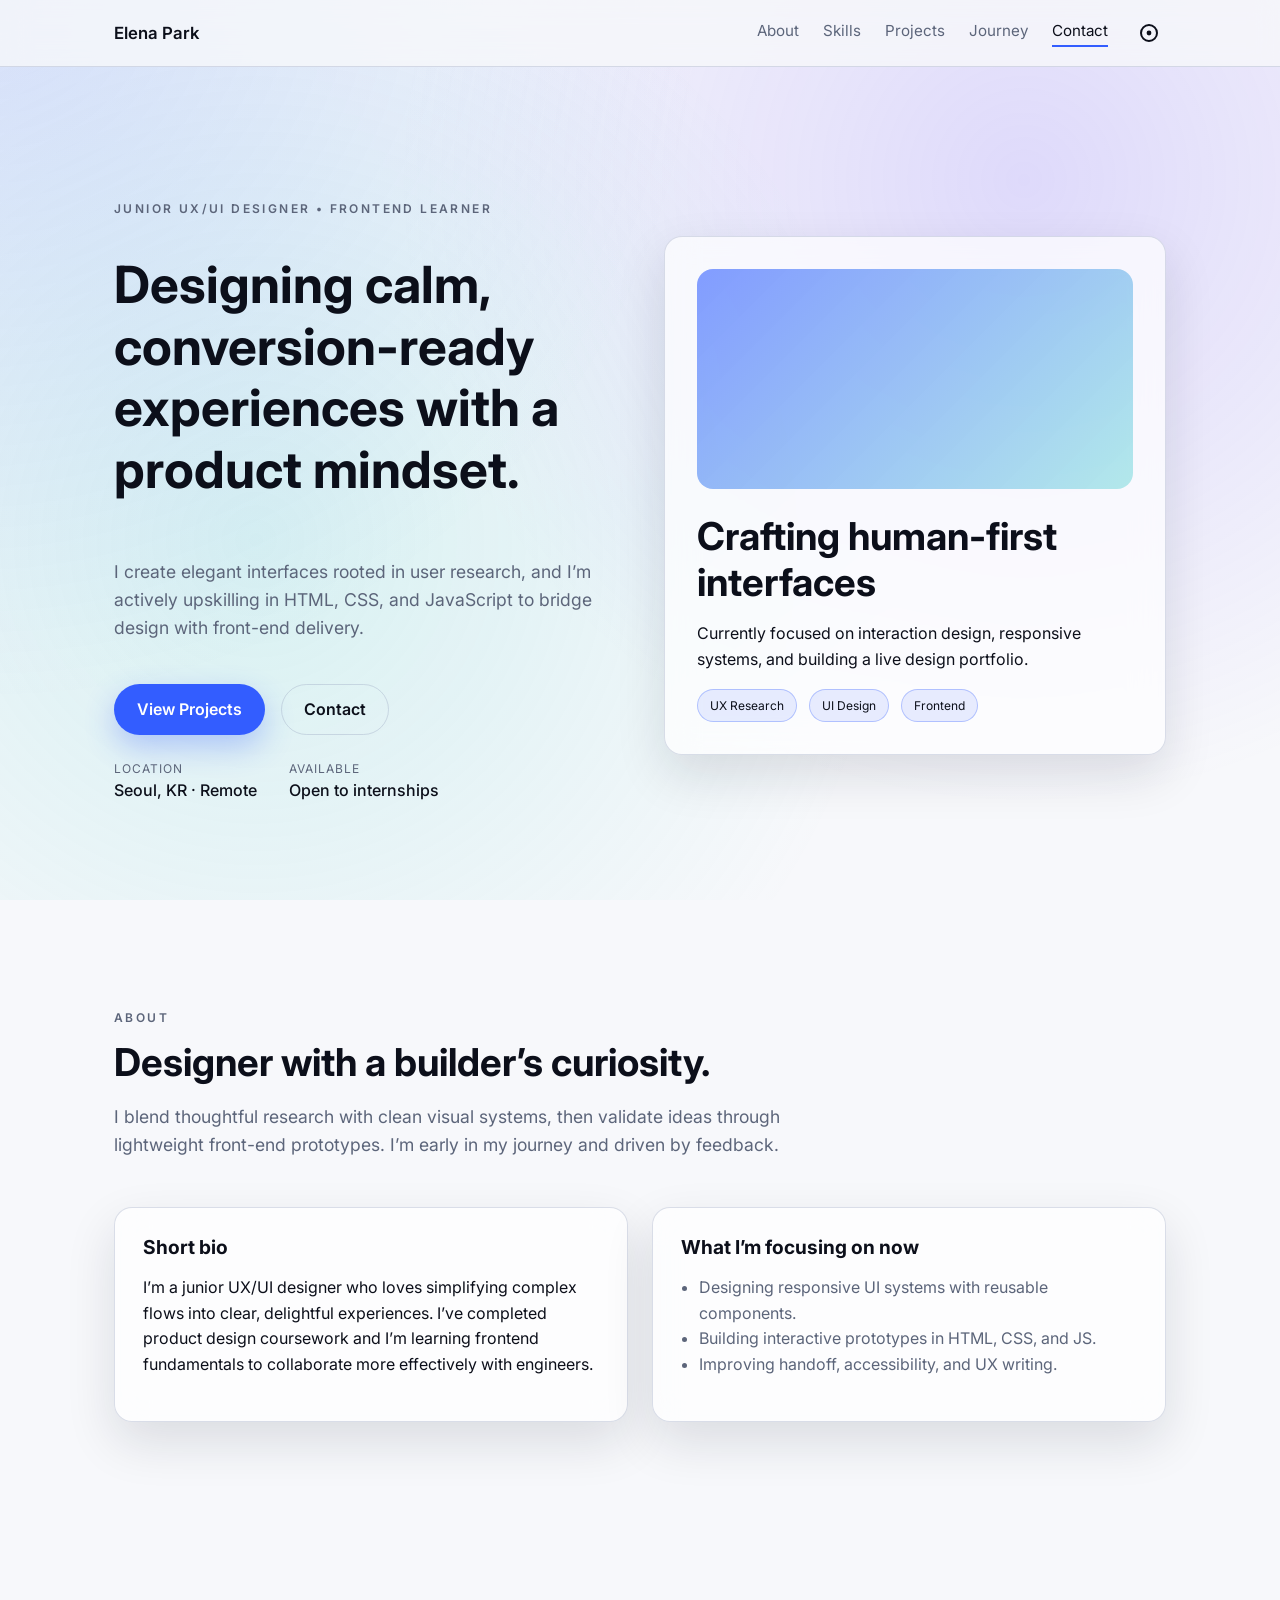
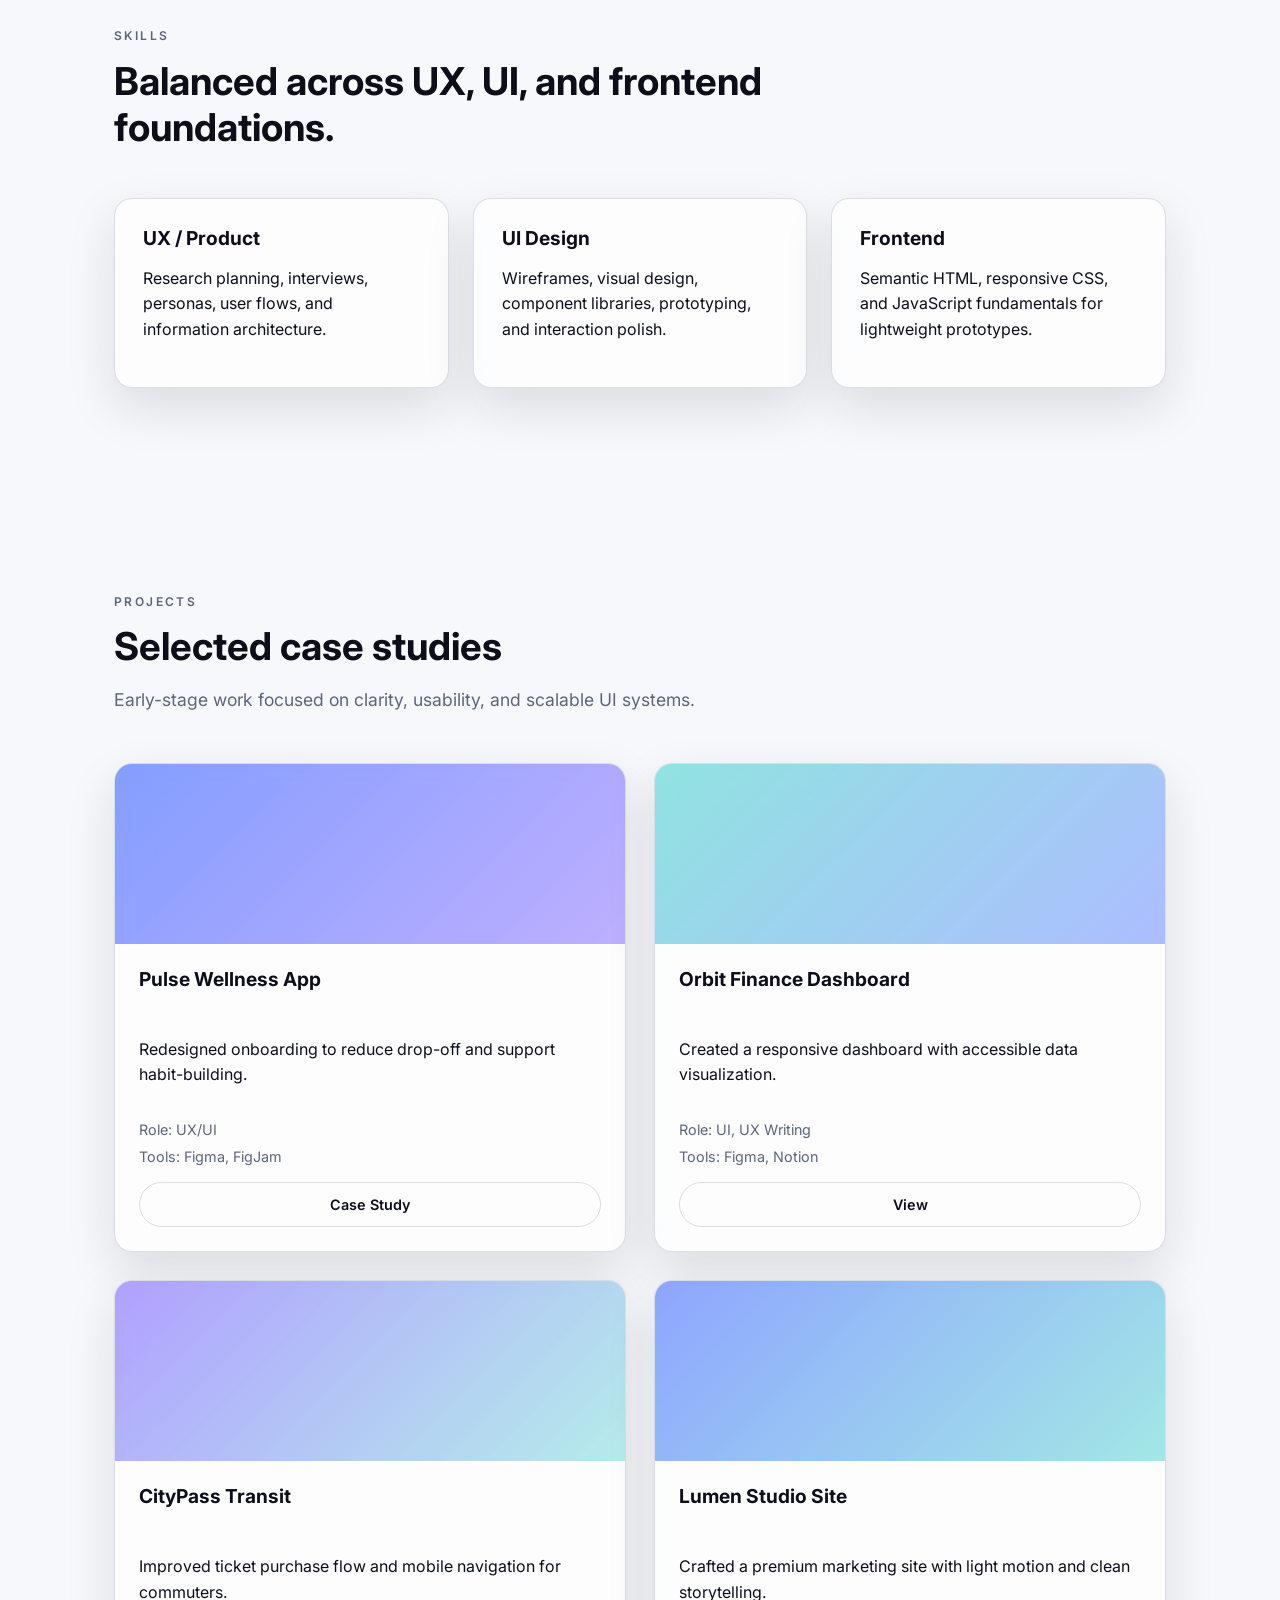
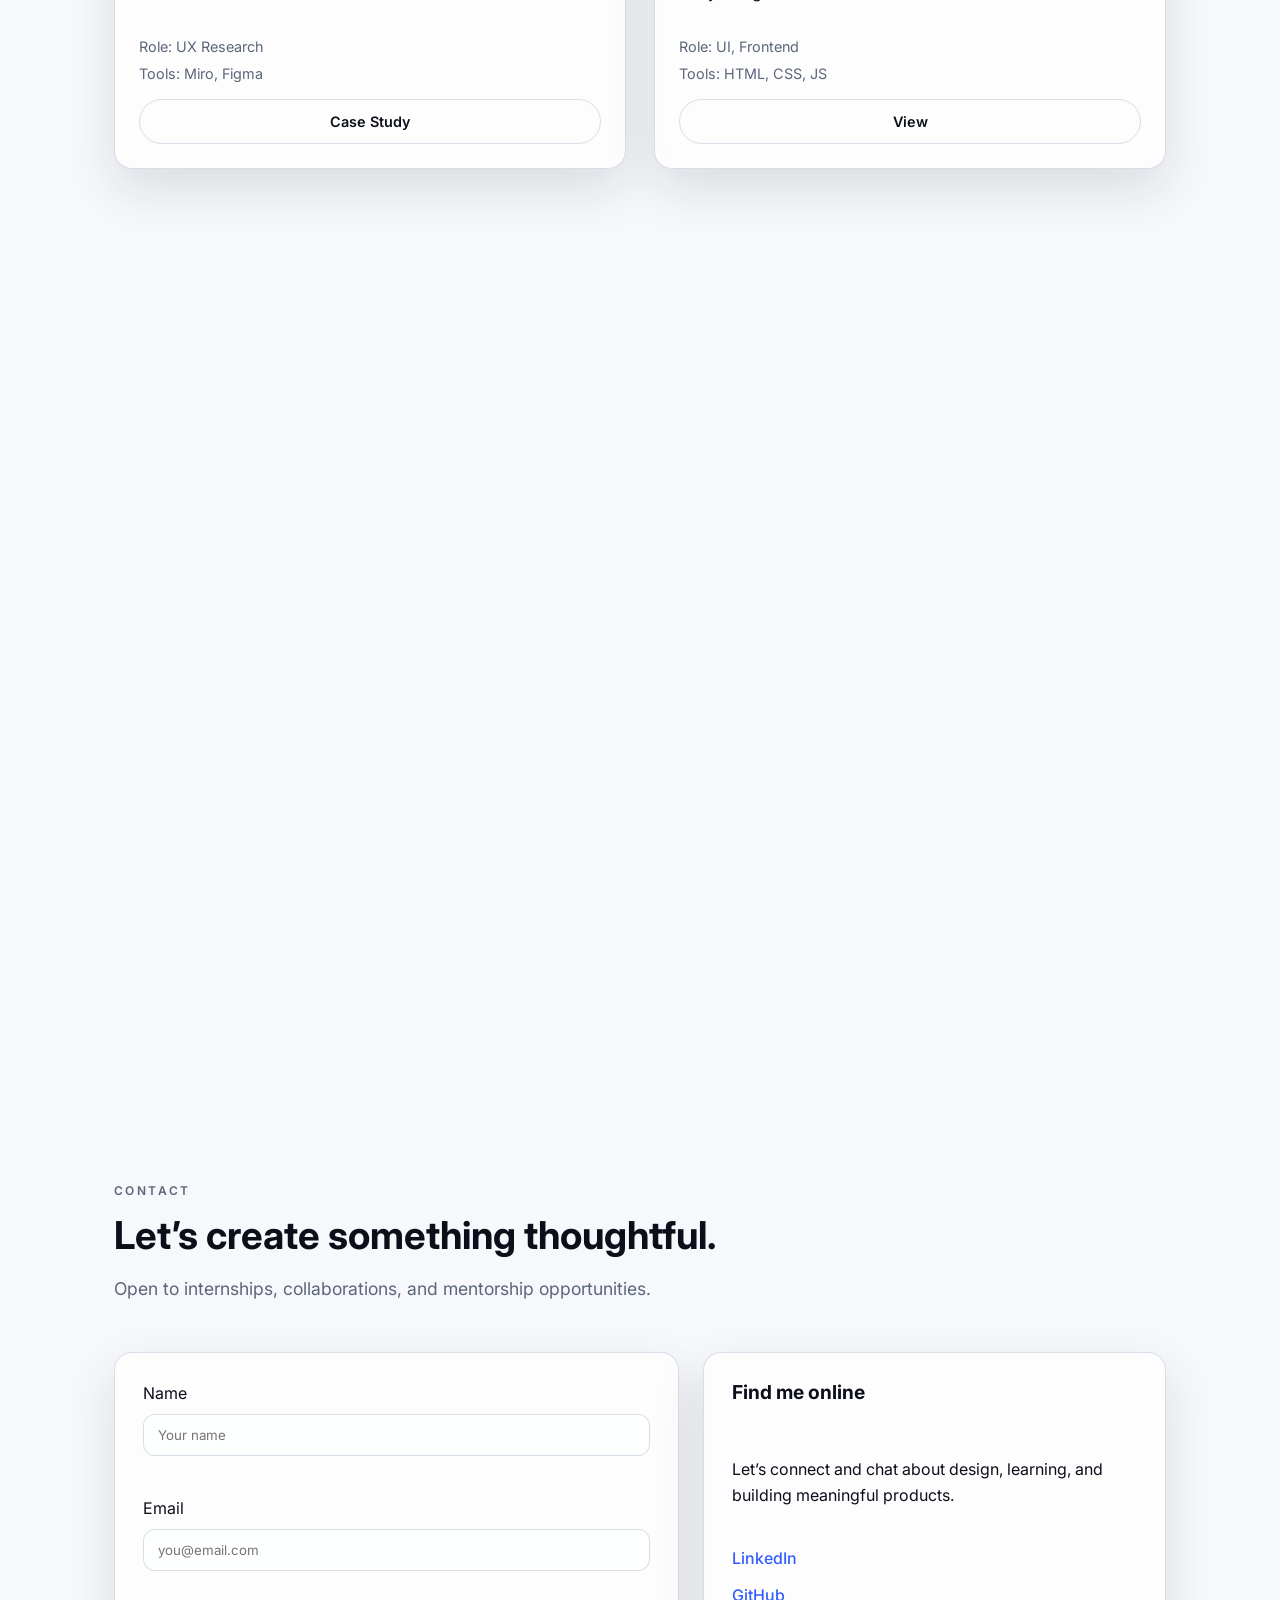
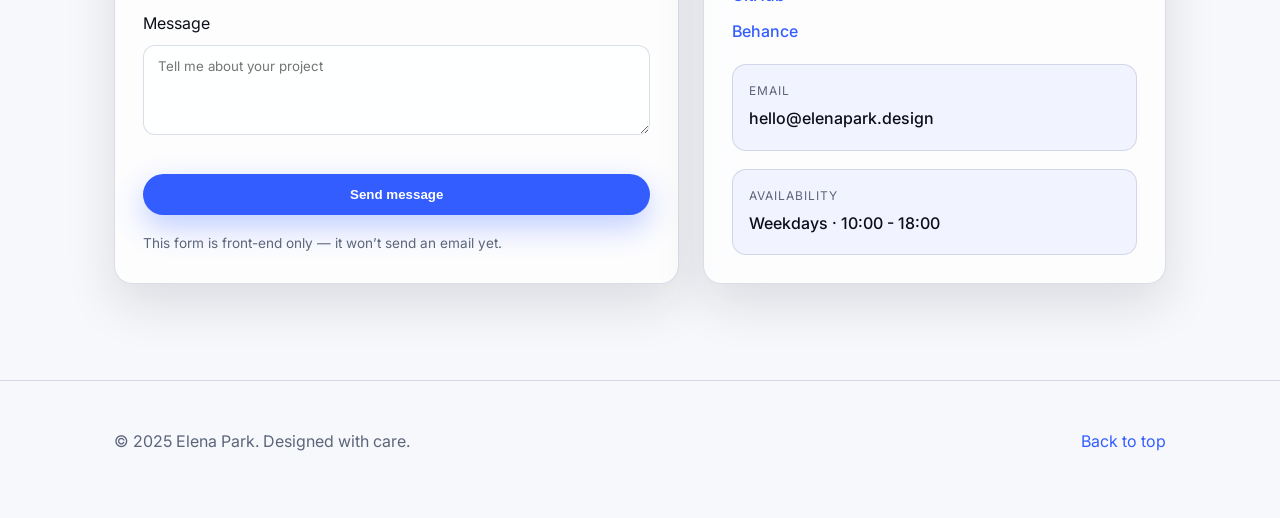
==== index.html @ ec4efdac "Add portfolio single-page site" ====
<!-- Open index.html in a browser -->
<!DOCTYPE html>
<html lang="en">
<head>
  <meta charset="UTF-8" />
  <meta name="viewport" content="width=device-width, initial-scale=1.0" />
  <title>Elena Park | Junior UX/UI Designer</title>
  <link rel="preconnect" href="https://fonts.googleapis.com" />
  <link rel="preconnect" href="https://fonts.gstatic.com" crossorigin />
  <link href="https://fonts.googleapis.com/css2?family=Inter:wght@300;400;500;600;700&display=swap" rel="stylesheet" />
  <link rel="stylesheet" href="styles.css" />
</head>
<body>
  <div class="page-gradient" aria-hidden="true"></div>
  <header class="site-header" id="top">
    <nav class="nav" aria-label="Primary">
      <a class="logo" href="#top">Elena Park</a>
      <button class="icon-button nav-toggle" type="button" aria-expanded="false" aria-controls="nav-menu">
        <span class="sr-only">Open menu</span>
        <span class="hamburger" aria-hidden="true"></span>
      </button>
      <div class="nav-menu" id="nav-menu">
        <a href="#about" class="nav-link">About</a>
        <a href="#skills" class="nav-link">Skills</a>
        <a href="#projects" class="nav-link">Projects</a>
        <a href="#journey" class="nav-link">Journey</a>
        <a href="#contact" class="nav-link">Contact</a>
        <button class="icon-button theme-toggle" type="button" aria-pressed="false">
          <span class="sr-only">Toggle dark mode</span>
          <span class="theme-icon" aria-hidden="true"></span>
        </button>
      </div>
    </nav>
  </header>

  <main>
    <section class="hero section" id="hero">
      <div class="container hero-grid">
        <div class="hero-content">
          <p class="eyebrow">Junior UX/UI Designer • Frontend Learner</p>
          <h1>Designing calm, conversion-ready experiences with a product mindset.</h1>
          <p class="lead">I create elegant interfaces rooted in user research, and I’m actively upskilling in HTML, CSS, and JavaScript to bridge design with front-end delivery.</p>
          <div class="cta-group">
            <a class="button primary" href="#projects">View Projects</a>
            <a class="button ghost" href="#contact">Contact</a>
          </div>
          <div class="hero-meta">
            <div>
              <span class="meta-label">Location</span>
              <span class="meta-value">Seoul, KR · Remote</span>
            </div>
            <div>
              <span class="meta-label">Available</span>
              <span class="meta-value">Open to internships</span>
            </div>
          </div>
        </div>
        <div class="hero-card glass">
          <div class="portrait" aria-hidden="true"></div>
          <div class="hero-card-body">
            <h2>Crafting human-first interfaces</h2>
            <p>Currently focused on interaction design, responsive systems, and building a live design portfolio.</p>
            <div class="badge-row">
              <span class="badge">UX Research</span>
              <span class="badge">UI Design</span>
              <span class="badge">Frontend</span>
            </div>
          </div>
        </div>
      </div>
    </section>

    <section class="section" id="about">
      <div class="container">
        <div class="section-header">
          <p class="eyebrow">About</p>
          <h2>Designer with a builder’s curiosity.</h2>
          <p class="lead">I blend thoughtful research with clean visual systems, then validate ideas through lightweight front-end prototypes. I’m early in my journey and driven by feedback.</p>
        </div>
        <div class="about-grid">
          <div class="glass about-card">
            <h3>Short bio</h3>
            <p>I’m a junior UX/UI designer who loves simplifying complex flows into clear, delightful experiences. I’ve completed product design coursework and I’m learning frontend fundamentals to collaborate more effectively with engineers.</p>
          </div>
          <div class="glass about-card">
            <h3>What I’m focusing on now</h3>
            <ul class="focus-list">
              <li>Designing responsive UI systems with reusable components.</li>
              <li>Building interactive prototypes in HTML, CSS, and JS.</li>
              <li>Improving handoff, accessibility, and UX writing.</li>
            </ul>
          </div>
        </div>
      </div>
    </section>

    <section class="section" id="skills">
      <div class="container">
        <div class="section-header">
          <p class="eyebrow">Skills</p>
          <h2>Balanced across UX, UI, and frontend foundations.</h2>
        </div>
        <div class="card-grid">
          <article class="glass skill-card">
            <h3>UX / Product</h3>
            <p>Research planning, interviews, personas, user flows, and information architecture.</p>
          </article>
          <article class="glass skill-card">
            <h3>UI Design</h3>
            <p>Wireframes, visual design, component libraries, prototyping, and interaction polish.</p>
          </article>
          <article class="glass skill-card">
            <h3>Frontend</h3>
            <p>Semantic HTML, responsive CSS, and JavaScript fundamentals for lightweight prototypes.</p>
          </article>
        </div>
      </div>
    </section>

    <section class="section" id="projects">
      <div class="container">
        <div class="section-header">
          <p class="eyebrow">Projects</p>
          <h2>Selected case studies</h2>
          <p class="lead">Early-stage work focused on clarity, usability, and scalable UI systems.</p>
        </div>
        <div class="projects-grid">
          <article class="glass project-card">
            <div class="project-visual gradient-one" aria-hidden="true"></div>
            <div class="project-body">
              <h3>Pulse Wellness App</h3>
              <p>Redesigned onboarding to reduce drop-off and support habit-building.</p>
              <div class="project-meta">
                <span>Role: UX/UI</span>
                <span>Tools: Figma, FigJam</span>
              </div>
              <a class="button small" href="#contact">Case Study</a>
            </div>
          </article>
          <article class="glass project-card">
            <div class="project-visual gradient-two" aria-hidden="true"></div>
            <div class="project-body">
              <h3>Orbit Finance Dashboard</h3>
              <p>Created a responsive dashboard with accessible data visualization.</p>
              <div class="project-meta">
                <span>Role: UI, UX Writing</span>
                <span>Tools: Figma, Notion</span>
              </div>
              <a class="button small" href="#contact">View</a>
            </div>
          </article>
          <article class="glass project-card">
            <div class="project-visual gradient-three" aria-hidden="true"></div>
            <div class="project-body">
              <h3>CityPass Transit</h3>
              <p>Improved ticket purchase flow and mobile navigation for commuters.</p>
              <div class="project-meta">
                <span>Role: UX Research</span>
                <span>Tools: Miro, Figma</span>
              </div>
              <a class="button small" href="#contact">Case Study</a>
            </div>
          </article>
          <article class="glass project-card">
            <div class="project-visual gradient-four" aria-hidden="true"></div>
            <div class="project-body">
              <h3>Lumen Studio Site</h3>
              <p>Crafted a premium marketing site with light motion and clean storytelling.</p>
              <div class="project-meta">
                <span>Role: UI, Frontend</span>
                <span>Tools: HTML, CSS, JS</span>
              </div>
              <a class="button small" href="#contact">View</a>
            </div>
          </article>
        </div>
      </div>
    </section>

    <section class="section" id="journey">
      <div class="container">
        <div class="section-header">
          <p class="eyebrow">Experience & Education</p>
          <h2>Growing through hands-on design work.</h2>
        </div>
        <div class="timeline">
          <div class="timeline-item glass">
            <div class="timeline-year">2024 — Now</div>
            <div>
              <h3>UX/UI Design Intern · Bright Labs</h3>
              <p>Supporting product discovery, user testing, and UI refinement across B2B tools.</p>
            </div>
          </div>
          <div class="timeline-item glass">
            <div class="timeline-year">2023 — 2024</div>
            <div>
              <h3>Product Design Certificate · Interaction Institute</h3>
              <p>Completed coursework in UX research, visual systems, and design strategy.</p>
            </div>
          </div>
          <div class="timeline-item glass">
            <div class="timeline-year">2022 — 2023</div>
            <div>
              <h3>Visual Design Freelance</h3>
              <p>Designed landing pages, brand systems, and social assets for early-stage startups.</p>
            </div>
          </div>
        </div>
      </div>
    </section>

    <section class="section" id="contact">
      <div class="container">
        <div class="section-header">
          <p class="eyebrow">Contact</p>
          <h2>Let’s create something thoughtful.</h2>
          <p class="lead">Open to internships, collaborations, and mentorship opportunities.</p>
        </div>
        <div class="contact-grid">
          <form class="glass contact-form" id="contact-form" novalidate>
            <div class="field">
              <label for="name">Name</label>
              <input type="text" id="name" name="name" placeholder="Your name" required />
              <span class="error" data-error-for="name"></span>
            </div>
            <div class="field">
              <label for="email">Email</label>
              <input type="email" id="email" name="email" placeholder="you@email.com" required />
              <span class="error" data-error-for="email"></span>
            </div>
            <div class="field">
              <label for="message">Message</label>
              <textarea id="message" name="message" rows="4" placeholder="Tell me about your project" required></textarea>
              <span class="error" data-error-for="message"></span>
            </div>
            <button class="button primary" type="submit">Send message</button>
            <p class="form-hint">This form is front-end only — it won’t send an email yet.</p>
          </form>
          <div class="contact-details glass">
            <h3>Find me online</h3>
            <p>Let’s connect and chat about design, learning, and building meaningful products.</p>
            <div class="social-links">
              <a href="https://www.linkedin.com" target="_blank" rel="noreferrer">LinkedIn</a>
              <a href="https://github.com" target="_blank" rel="noreferrer">GitHub</a>
              <a href="https://www.behance.net" target="_blank" rel="noreferrer">Behance</a>
            </div>
            <div class="contact-card">
              <span class="meta-label">Email</span>
              <span class="meta-value">hello@elenapark.design</span>
            </div>
            <div class="contact-card">
              <span class="meta-label">Availability</span>
              <span class="meta-value">Weekdays · 10:00 - 18:00</span>
            </div>
          </div>
        </div>
      </div>
    </section>
  </main>

  <footer class="footer">
    <div class="container footer-content">
      <p>© 2025 Elena Park. Designed with care.</p>
      <a href="#top" class="footer-link">Back to top</a>
    </div>
  </footer>

  <button class="scroll-top" type="button" aria-label="Scroll to top">↑</button>
  <div class="toast" role="status" aria-live="polite"></div>

  <script src="app.js"></script>
</body>
</html>
---- styles.css ----
/* Open index.html in a browser */
:root {
  --bg: #f7f8fb;
  --surface: rgba(255, 255, 255, 0.7);
  --text: #0c0f1a;
  --muted: #5c657a;
  --border: rgba(148, 162, 190, 0.35);
  --accent: #335dff;
  --accent2: #48d1cc;
  --shadow: 0 20px 50px rgba(15, 23, 42, 0.12);
  --radius: 18px;
  --max-width: 1100px;
  color-scheme: light;
}

[data-theme="dark"] {
  --bg: #0b0e17;
  --surface: rgba(15, 20, 34, 0.75);
  --text: #f5f7ff;
  --muted: #9aa4bd;
  --border: rgba(90, 110, 150, 0.45);
  --accent: #6c8bff;
  --accent2: #5ef5d8;
  --shadow: 0 25px 60px rgba(0, 0, 0, 0.4);
  color-scheme: dark;
}

*,
*::before,
*::after {
  box-sizing: border-box;
}

body {
  margin: 0;
  font-family: "Inter", -apple-system, BlinkMacSystemFont, "Segoe UI", sans-serif;
  background: var(--bg);
  color: var(--text);
  line-height: 1.6;
  scroll-behavior: smooth;
  min-height: 100vh;
}

img {
  max-width: 100%;
  display: block;
}

a {
  color: inherit;
  text-decoration: none;
}

.page-gradient {
  position: fixed;
  inset: 0;
  background: radial-gradient(circle at top left, rgba(51, 93, 255, 0.15), transparent 45%),
    radial-gradient(circle at 20% 60%, rgba(72, 209, 204, 0.18), transparent 55%),
    radial-gradient(circle at 80% 20%, rgba(126, 98, 255, 0.2), transparent 50%);
  pointer-events: none;
  z-index: -2;
}

.container {
  max-width: var(--max-width);
  margin: 0 auto;
  padding: 0 24px;
}

.section {
  padding: 96px 0;
  position: relative;
}

.section-header {
  max-width: 680px;
  margin-bottom: 48px;
}

.eyebrow {
  text-transform: uppercase;
  letter-spacing: 0.2em;
  font-size: 0.75rem;
  color: var(--muted);
  font-weight: 600;
  margin-bottom: 12px;
}

h1,
h2,
h3 {
  margin: 0 0 16px;
  line-height: 1.2;
}

h1 {
  font-size: clamp(2.4rem, 4vw, 3.4rem);
}

h2 {
  font-size: clamp(2rem, 3vw, 2.6rem);
}

h3 {
  font-size: 1.2rem;
}

.lead {
  font-size: 1.1rem;
  color: var(--muted);
}

.glass {
  background: var(--surface);
  border: 1px solid var(--border);
  border-radius: var(--radius);
  backdrop-filter: blur(16px);
  box-shadow: var(--shadow);
}

.site-header {
  position: sticky;
  top: 0;
  z-index: 10;
  background: rgba(247, 248, 251, 0.8);
  border-bottom: 1px solid var(--border);
  backdrop-filter: blur(14px);
}

[data-theme="dark"] .site-header {
  background: rgba(11, 14, 23, 0.85);
}

.nav {
  display: flex;
  align-items: center;
  justify-content: space-between;
  max-width: var(--max-width);
  margin: 0 auto;
  padding: 16px 24px;
}

.logo {
  font-weight: 600;
  font-size: 1.05rem;
}

.nav-menu {
  display: flex;
  align-items: center;
  gap: 24px;
}

.nav-link {
  position: relative;
  font-size: 0.95rem;
  color: var(--muted);
  padding-bottom: 4px;
}

.nav-link.active,
.nav-link:hover {
  color: var(--text);
}

.nav-link.active::after {
  content: "";
  position: absolute;
  left: 0;
  bottom: 0;
  width: 100%;
  height: 2px;
  background: var(--accent);
}

.icon-button {
  border: none;
  background: transparent;
  cursor: pointer;
  color: inherit;
  padding: 8px;
  border-radius: 999px;
}

.icon-button:focus-visible,
.nav-link:focus-visible,
.button:focus-visible,
input:focus-visible,
textarea:focus-visible {
  outline: 2px solid var(--accent);
  outline-offset: 2px;
}

.hamburger {
  width: 22px;
  height: 2px;
  background: var(--text);
  display: block;
  position: relative;
}

.hamburger::before,
.hamburger::after {
  content: "";
  position: absolute;
  left: 0;
  width: 22px;
  height: 2px;
  background: var(--text);
  transition: transform 0.3s ease;
}

.hamburger::before {
  top: -7px;
}

.hamburger::after {
  top: 7px;
}

.nav-toggle {
  display: none;
}

.theme-icon {
  width: 18px;
  height: 18px;
  border-radius: 50%;
  border: 2px solid currentColor;
  position: relative;
  display: block;
}

.theme-icon::after {
  content: "";
  position: absolute;
  inset: 3px;
  background: currentColor;
  border-radius: 50%;
  transform: scale(0.6);
  transition: transform 0.3s ease;
}

[data-theme="dark"] .theme-icon::after {
  transform: scale(1);
}

.hero {
  padding-top: 120px;
}

.hero-grid {
  display: grid;
  grid-template-columns: repeat(2, minmax(0, 1fr));
  gap: 48px;
  align-items: center;
}

.hero-content {
  display: grid;
  gap: 24px;
}

.cta-group {
  display: flex;
  gap: 16px;
  flex-wrap: wrap;
}

.button {
  display: inline-flex;
  align-items: center;
  justify-content: center;
  gap: 8px;
  padding: 12px 22px;
  border-radius: 999px;
  border: 1px solid transparent;
  font-weight: 600;
  transition: transform 0.2s ease, box-shadow 0.2s ease, background 0.2s ease, color 0.2s ease;
}

.button.primary {
  background: var(--accent);
  color: #fff;
  box-shadow: 0 12px 30px rgba(51, 93, 255, 0.3);
}

.button.primary:hover {
  transform: translateY(-1px);
}

.button.ghost {
  border-color: var(--border);
  color: var(--text);
  background: transparent;
}

.button.small {
  padding: 10px 18px;
  font-size: 0.9rem;
  background: transparent;
  border: 1px solid var(--border);
}

.hero-meta {
  display: flex;
  gap: 32px;
  flex-wrap: wrap;
}

.meta-label {
  display: block;
  font-size: 0.75rem;
  color: var(--muted);
  text-transform: uppercase;
  letter-spacing: 0.08em;
}

.meta-value {
  font-weight: 500;
}

.hero-card {
  padding: 32px;
  display: grid;
  gap: 24px;
}

.portrait {
  width: 100%;
  height: 220px;
  border-radius: 16px;
  background: linear-gradient(135deg, rgba(51, 93, 255, 0.6), rgba(72, 209, 204, 0.4));
}

.badge-row {
  display: flex;
  gap: 12px;
  flex-wrap: wrap;
}

.badge {
  padding: 6px 12px;
  border-radius: 999px;
  background: rgba(51, 93, 255, 0.1);
  border: 1px solid rgba(51, 93, 255, 0.3);
  font-size: 0.75rem;
}

.about-grid {
  display: grid;
  grid-template-columns: repeat(2, minmax(0, 1fr));
  gap: 24px;
}

.about-card {
  padding: 28px;
}

.focus-list {
  margin: 0;
  padding-left: 18px;
  color: var(--muted);
}

.card-grid {
  display: grid;
  grid-template-columns: repeat(3, minmax(0, 1fr));
  gap: 24px;
}

.skill-card {
  padding: 28px;
}

.projects-grid {
  display: grid;
  grid-template-columns: repeat(2, minmax(0, 1fr));
  gap: 28px;
}

.project-card {
  overflow: hidden;
}

.project-visual {
  height: 180px;
}

.gradient-one {
  background: linear-gradient(135deg, rgba(51, 93, 255, 0.6), rgba(126, 98, 255, 0.5));
}

.gradient-two {
  background: linear-gradient(135deg, rgba(72, 209, 204, 0.6), rgba(51, 93, 255, 0.4));
}

.gradient-three {
  background: linear-gradient(135deg, rgba(126, 98, 255, 0.6), rgba(72, 209, 204, 0.4));
}

.gradient-four {
  background: linear-gradient(135deg, rgba(51, 93, 255, 0.55), rgba(72, 209, 204, 0.5));
}

.project-body {
  padding: 24px;
  display: grid;
  gap: 14px;
}

.project-meta {
  display: grid;
  gap: 4px;
  color: var(--muted);
  font-size: 0.9rem;
}

.timeline {
  display: grid;
  gap: 20px;
}

.timeline-item {
  padding: 24px;
  display: grid;
  grid-template-columns: 140px 1fr;
  gap: 24px;
  align-items: start;
}

.timeline-year {
  font-weight: 600;
  color: var(--accent);
}

.contact-grid {
  display: grid;
  grid-template-columns: 1.1fr 0.9fr;
  gap: 24px;
}

.contact-form {
  padding: 28px;
  display: grid;
  gap: 18px;
}

.field {
  display: grid;
  gap: 8px;
}

input,
textarea {
  padding: 12px 14px;
  border-radius: 12px;
  border: 1px solid var(--border);
  background: rgba(255, 255, 255, 0.6);
  color: var(--text);
  font-family: inherit;
}

[data-theme="dark"] input,
[data-theme="dark"] textarea {
  background: rgba(11, 14, 23, 0.6);
}

.error {
  color: #d2475f;
  font-size: 0.85rem;
  min-height: 1em;
}

.form-hint {
  color: var(--muted);
  font-size: 0.85rem;
  margin: 0;
}

.contact-details {
  padding: 28px;
  display: grid;
  gap: 18px;
}

.social-links {
  display: grid;
  gap: 10px;
}

.social-links a {
  color: var(--accent);
  font-weight: 500;
}

.contact-card {
  padding: 16px;
  border-radius: 14px;
  border: 1px solid var(--border);
  background: rgba(51, 93, 255, 0.06);
  display: grid;
  gap: 4px;
}

.footer {
  padding: 32px 0 48px;
  border-top: 1px solid var(--border);
}

.footer-content {
  display: flex;
  align-items: center;
  justify-content: space-between;
  color: var(--muted);
}

.footer-link {
  color: var(--accent);
}

.scroll-top {
  position: fixed;
  right: 24px;
  bottom: 24px;
  width: 44px;
  height: 44px;
  border-radius: 50%;
  border: 1px solid var(--border);
  background: var(--surface);
  color: var(--text);
  display: grid;
  place-items: center;
  box-shadow: var(--shadow);
  opacity: 0;
  visibility: hidden;
  transition: opacity 0.3s ease, visibility 0.3s ease;
  cursor: pointer;
}

.scroll-top.show {
  opacity: 1;
  visibility: visible;
}

.toast {
  position: fixed;
  right: 24px;
  bottom: 80px;
  background: var(--text);
  color: var(--bg);
  padding: 12px 18px;
  border-radius: 12px;
  opacity: 0;
  transform: translateY(10px);
  transition: opacity 0.3s ease, transform 0.3s ease;
}

.toast.show {
  opacity: 1;
  transform: translateY(0);
}

.sr-only {
  position: absolute;
  width: 1px;
  height: 1px;
  padding: 0;
  margin: -1px;
  overflow: hidden;
  clip: rect(0, 0, 0, 0);
  border: 0;
}

.section.reveal {
  opacity: 0;
  transform: translateY(20px);
}

.section.reveal.is-visible {
  opacity: 1;
  transform: translateY(0);
  transition: opacity 0.6s ease, transform 0.6s ease;
}

@media (max-width: 1024px) {
  .hero-grid,
  .about-grid,
  .card-grid,
  .projects-grid,
  .contact-grid {
    grid-template-columns: 1fr;
  }

  .timeline-item {
    grid-template-columns: 1fr;
  }

  .nav-menu {
    gap: 18px;
  }
}

@media (max-width: 600px) {
  .nav-toggle {
    display: inline-flex;
  }

  .nav-menu {
    position: absolute;
    top: 64px;
    right: 16px;
    flex-direction: column;
    align-items: flex-start;
    background: var(--surface);
    border: 1px solid var(--border);
    padding: 16px;
    border-radius: 16px;
    box-shadow: var(--shadow);
    opacity: 0;
    visibility: hidden;
    transform: translateY(-10px);
    transition: opacity 0.3s ease, transform 0.3s ease, visibility 0.3s ease;
  }

  .nav-menu.open {
    opacity: 1;
    visibility: visible;
    transform: translateY(0);
  }

  .hero-meta {
    gap: 16px;
  }

  .footer-content {
    flex-direction: column;
    gap: 12px;
  }
}

@media (prefers-reduced-motion: reduce) {
  *,
  *::before,
  *::after {
    animation-duration: 0.01ms;
    animation-iteration-count: 1;
    transition-duration: 0.01ms;
    scroll-behavior: auto;
  }
}
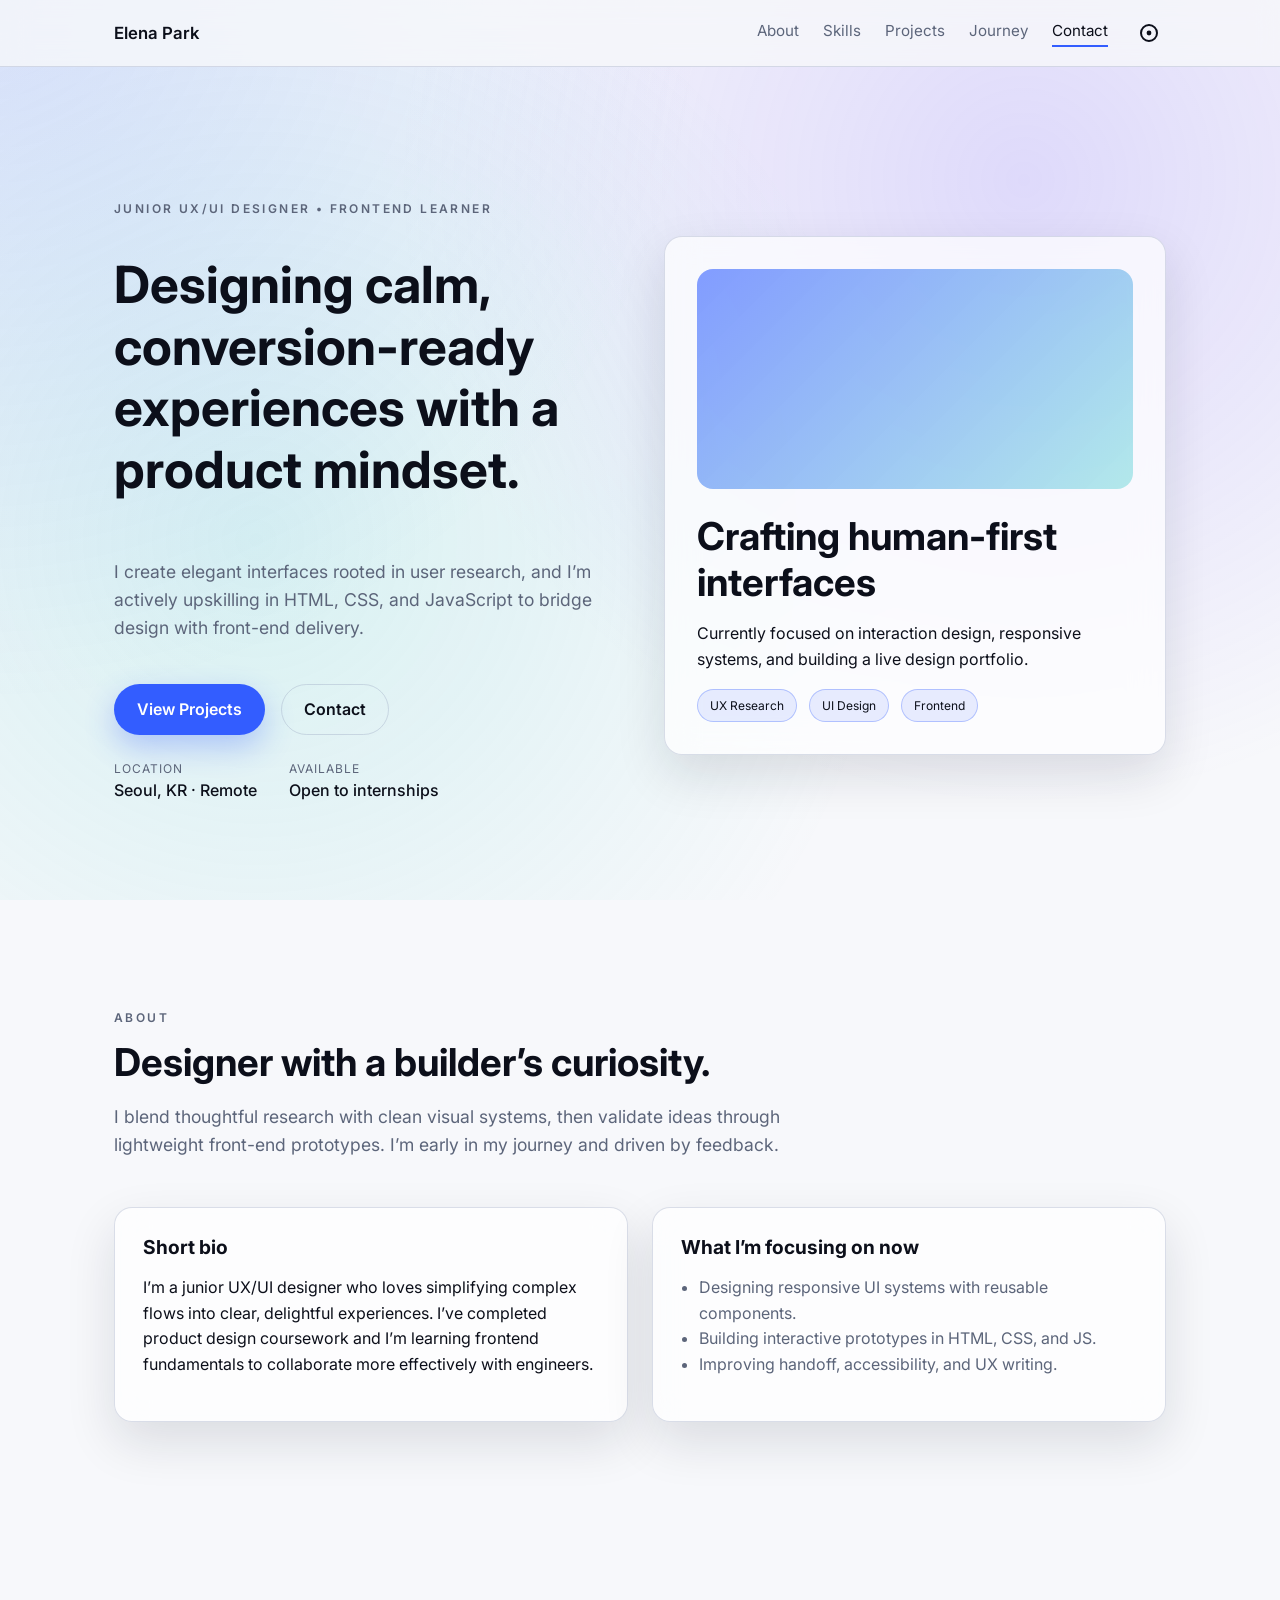
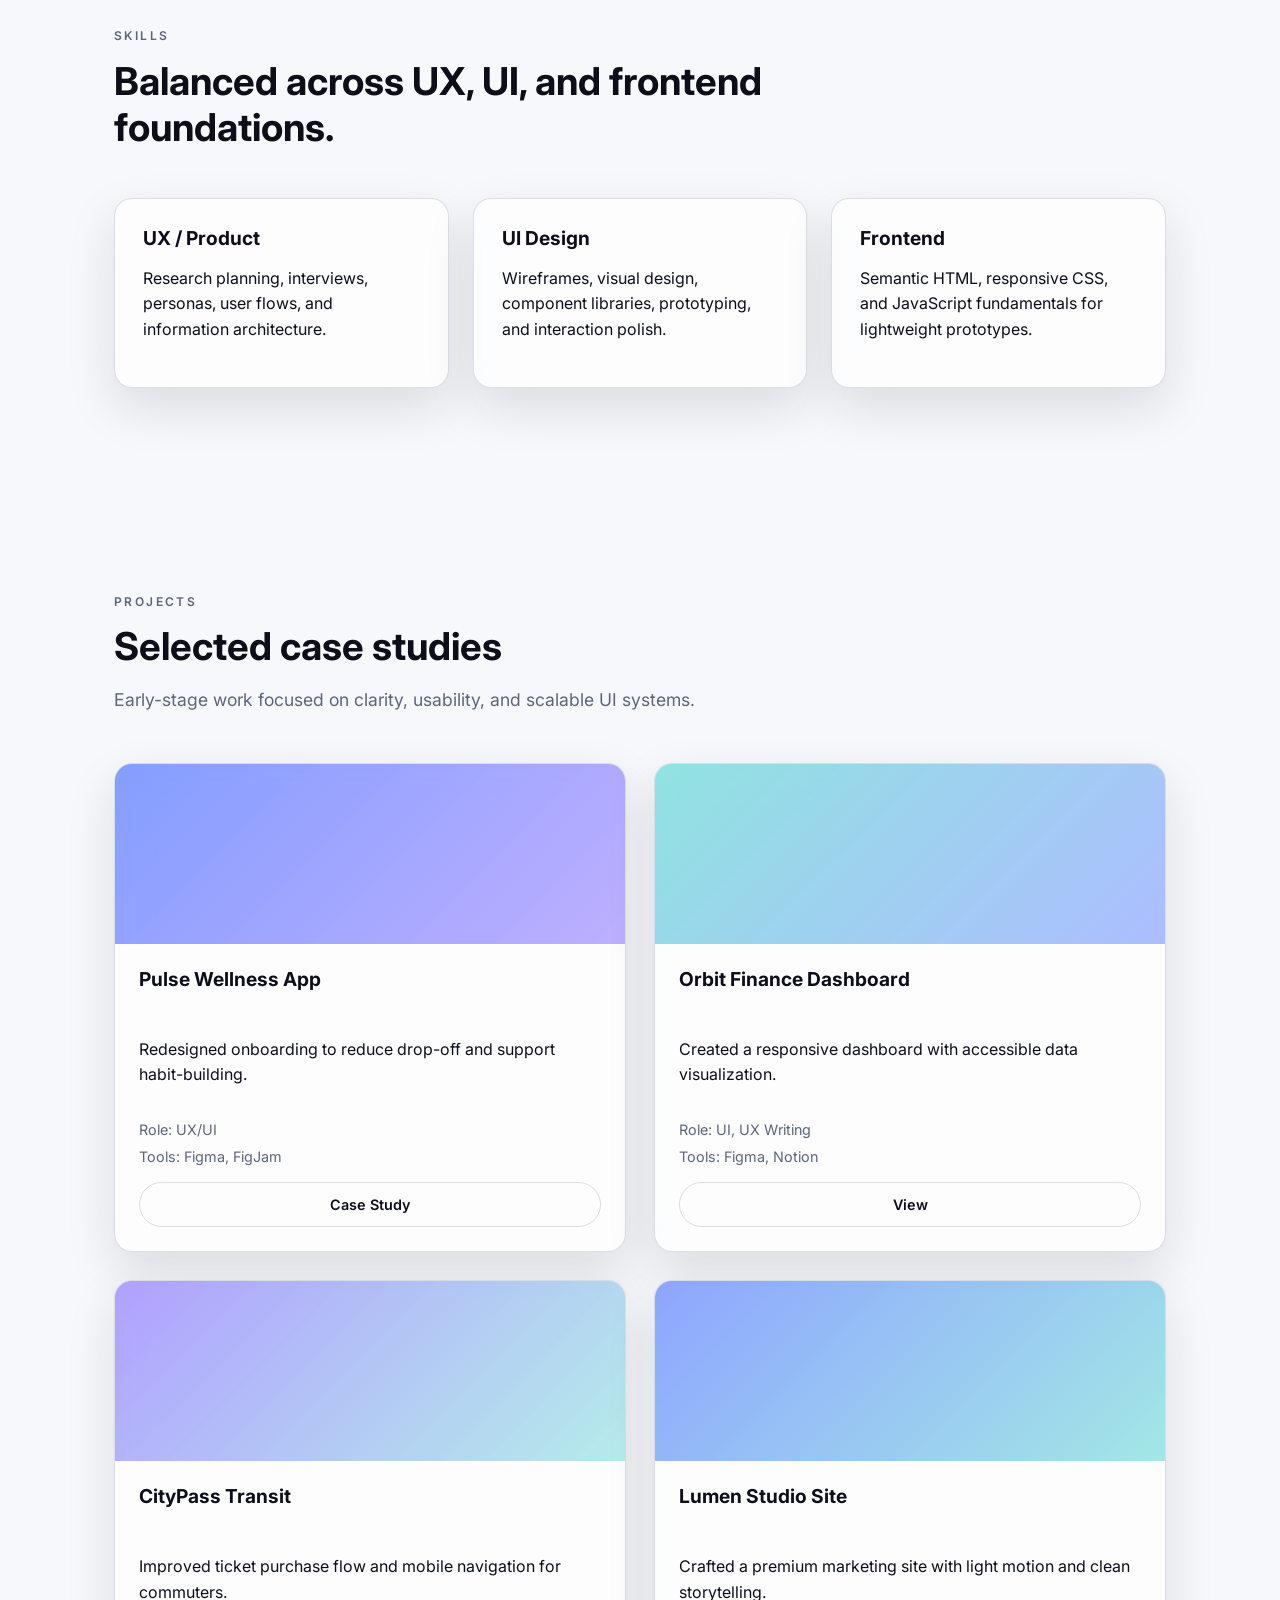
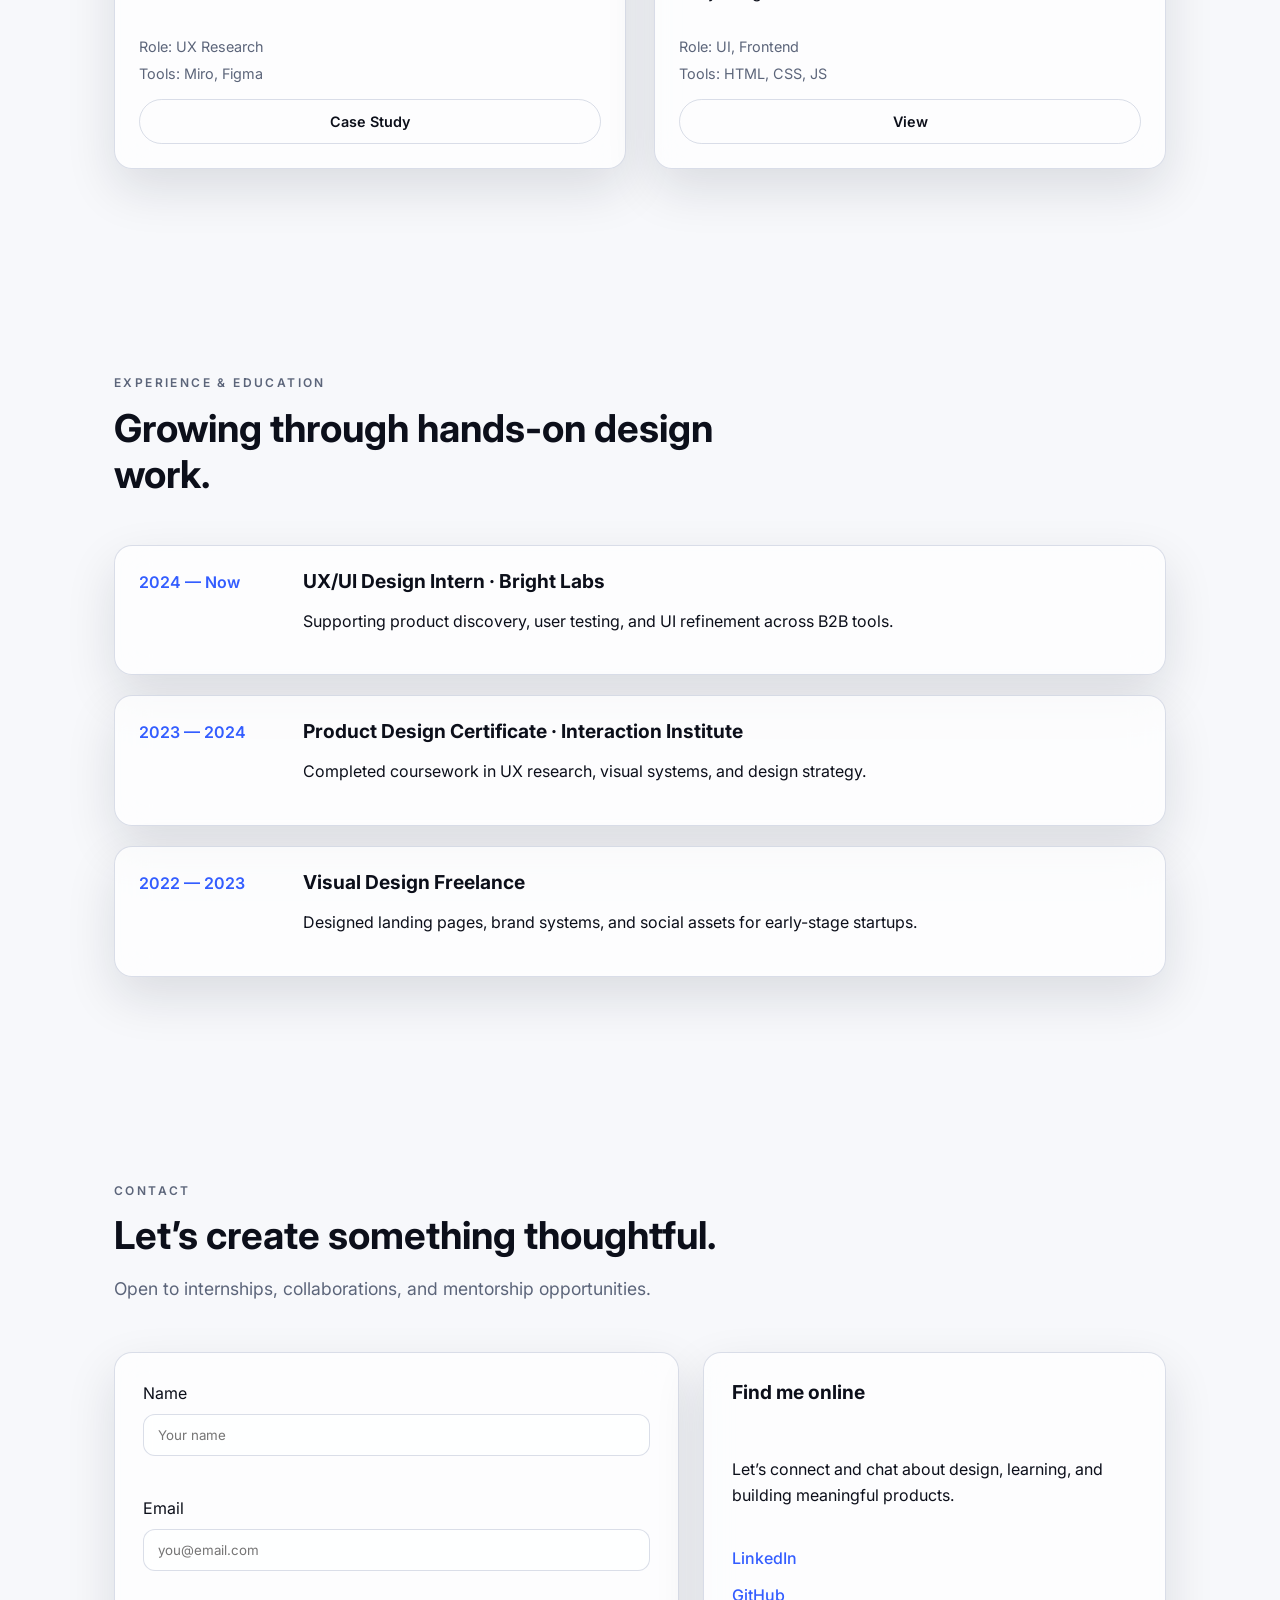
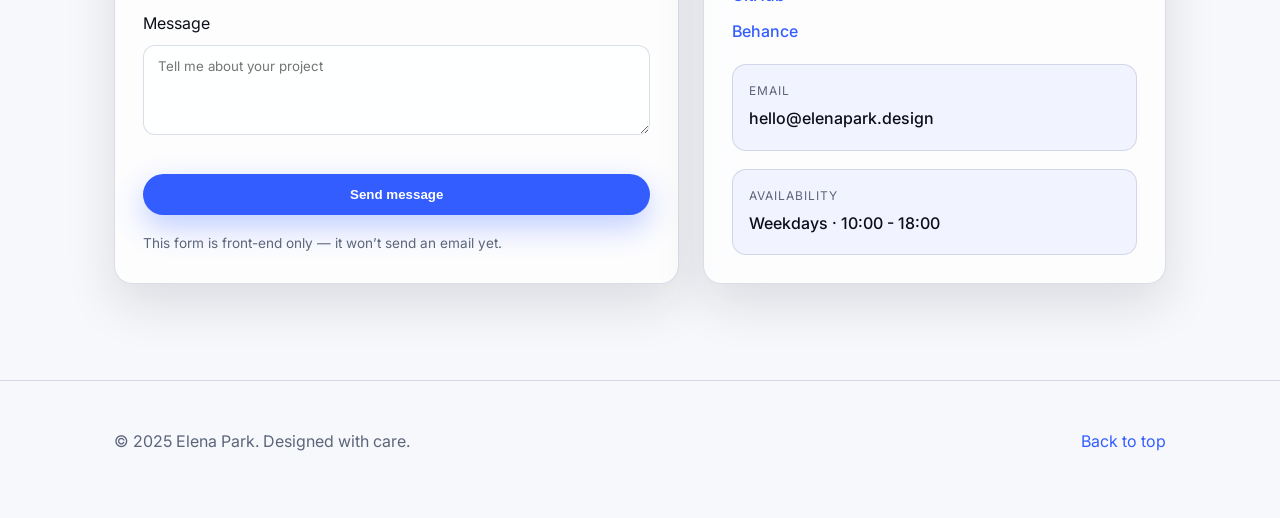
==== commit 18fba1d0: "Fix stylesheet path" ====
--- a/index.html
+++ b/index.html
@@ -8,7 +8,7 @@
   <link rel="preconnect" href="https://fonts.googleapis.com" />
   <link rel="preconnect" href="https://fonts.gstatic.com" crossorigin />
   <link href="https://fonts.googleapis.com/css2?family=Inter:wght@300;400;500;600;700&display=swap" rel="stylesheet" />
-  <link rel="stylesheet" href="styles.css" />
+  <link rel="stylesheet" href="./styles.css" />
 </head>
 <body>
   <div class="page-gradient" aria-hidden="true"></div>
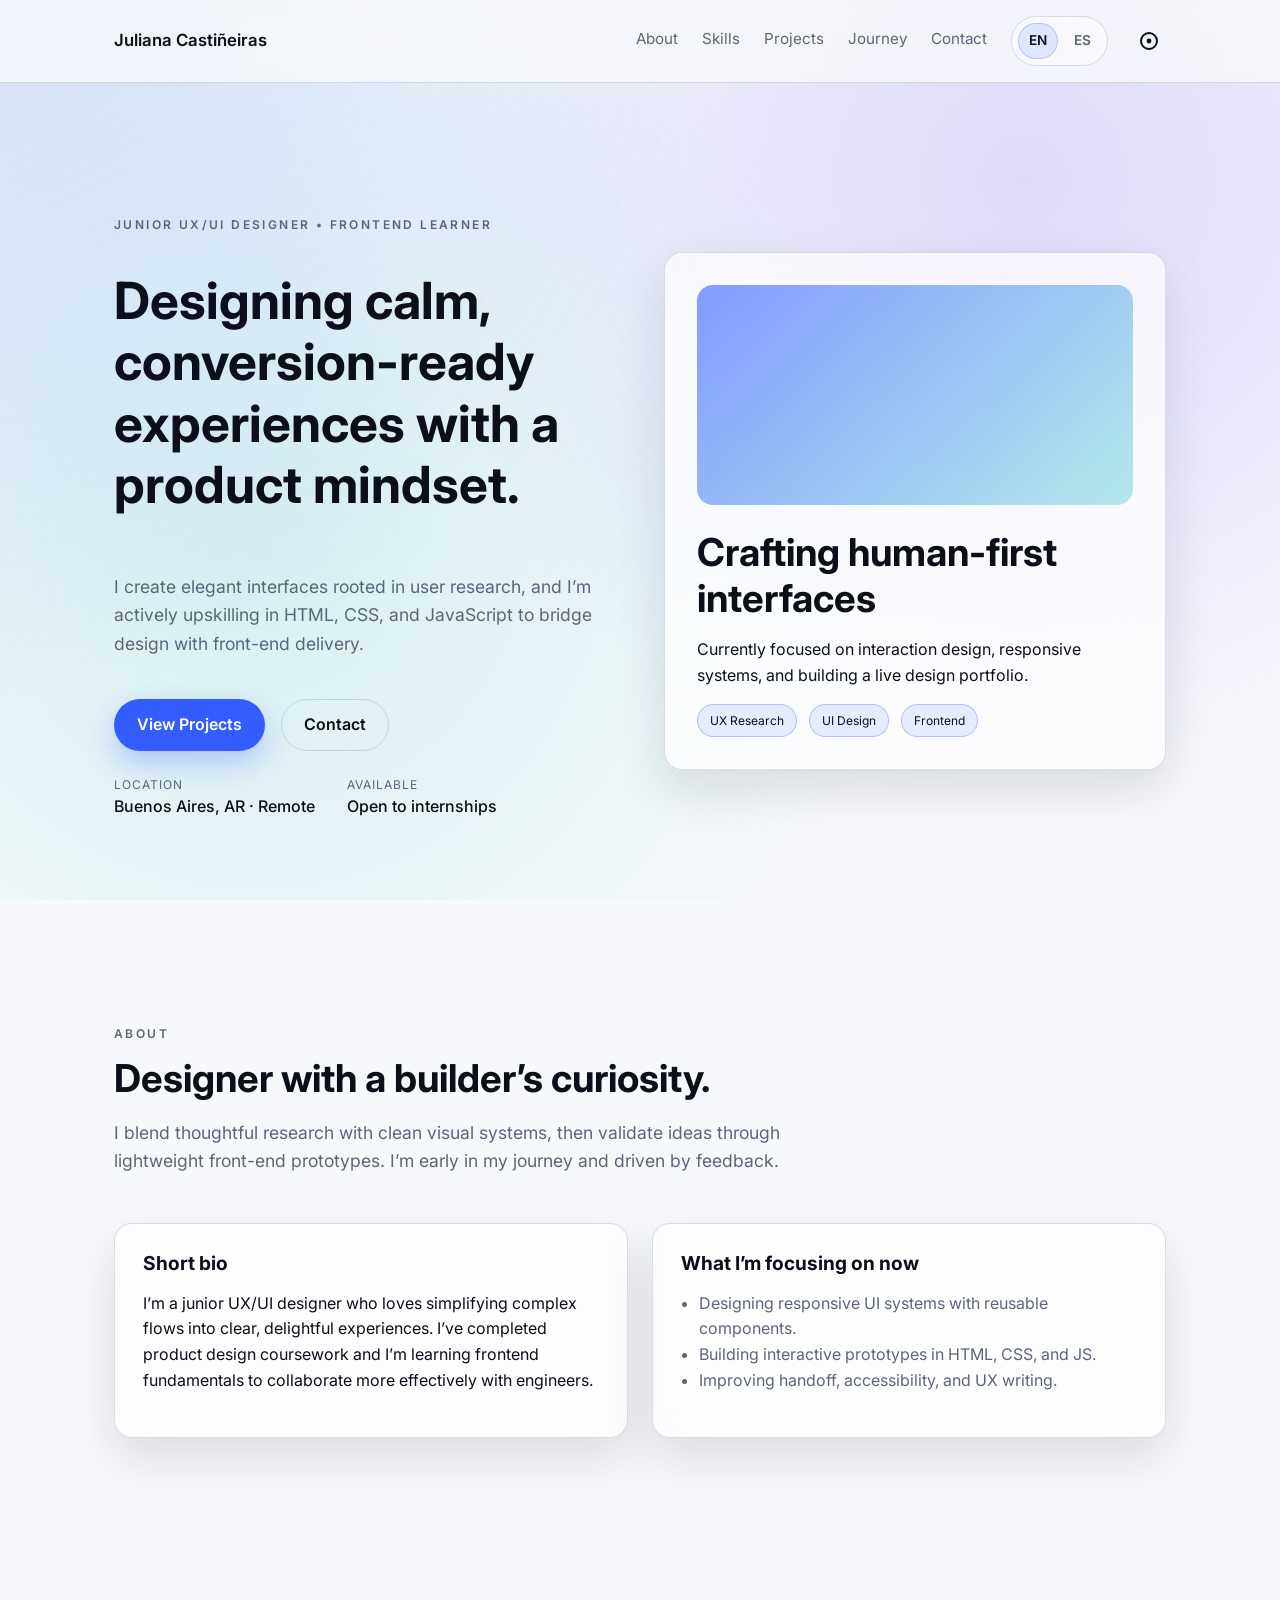
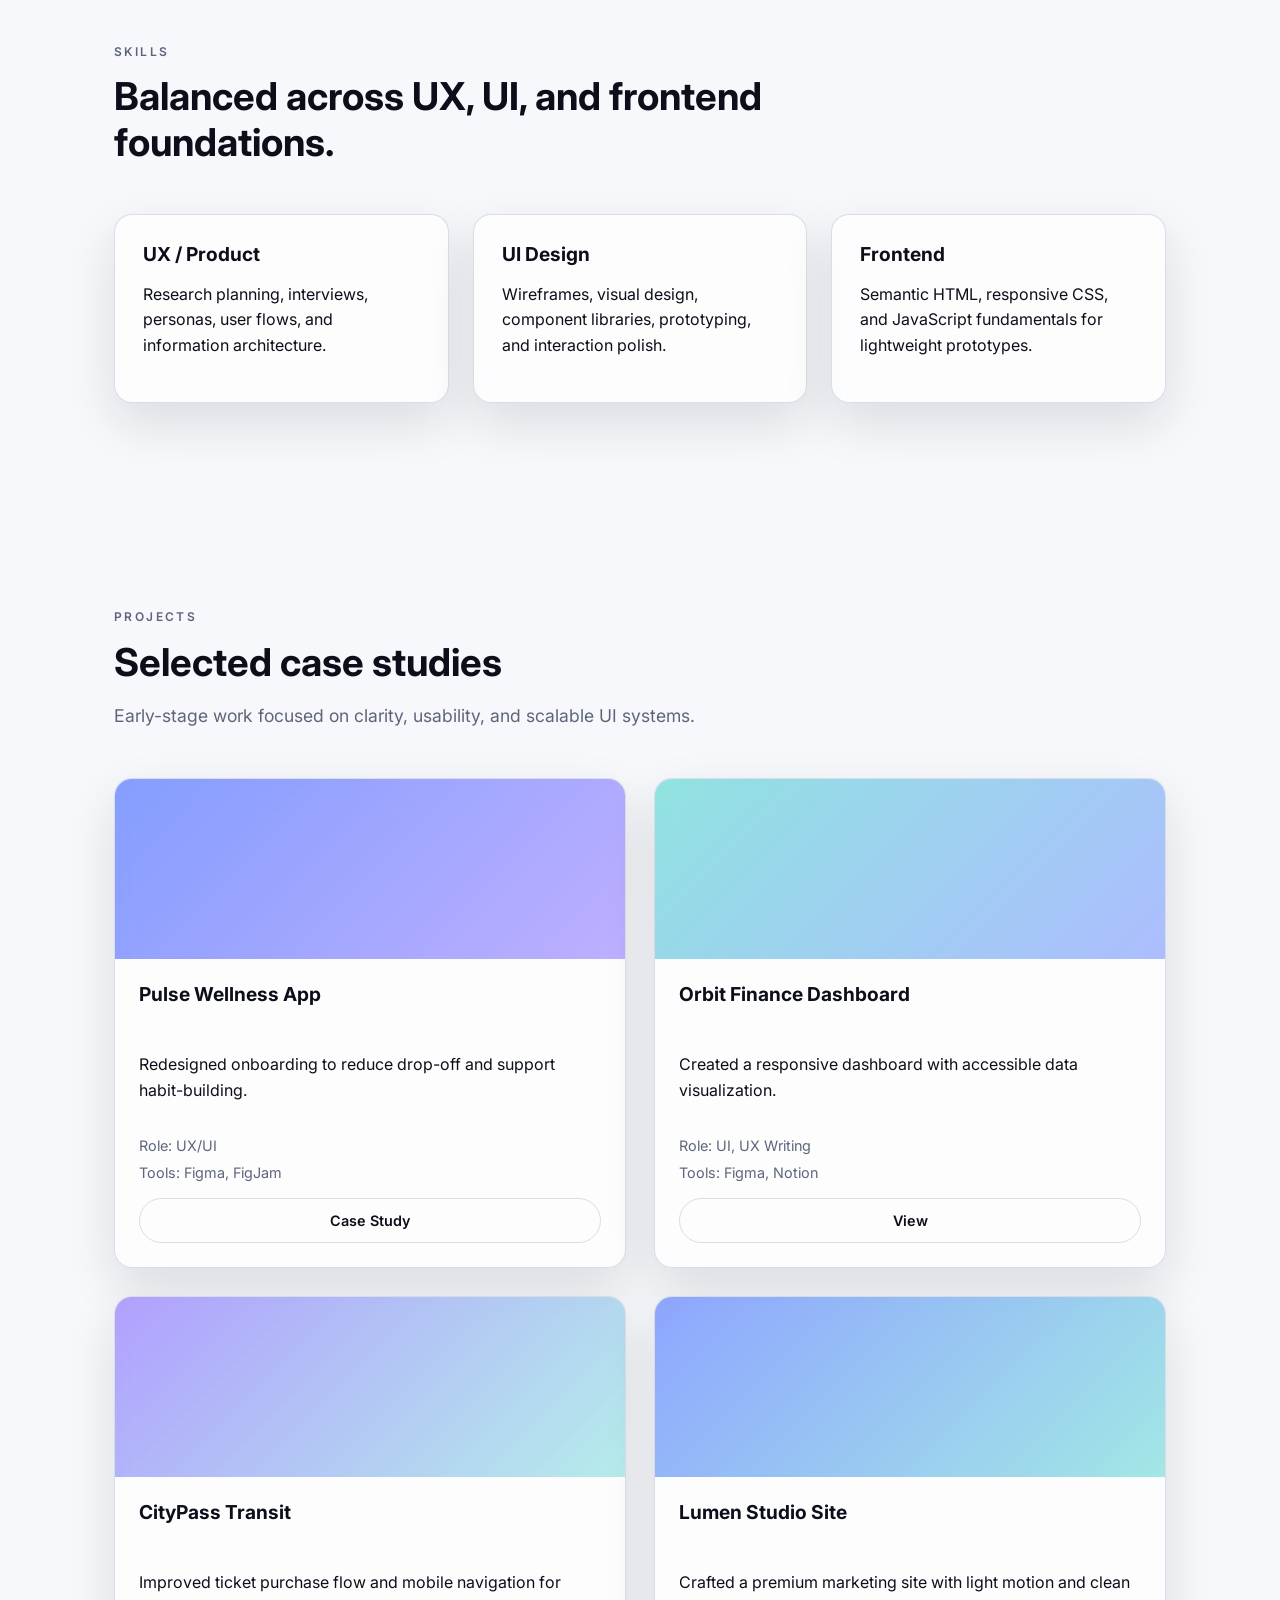
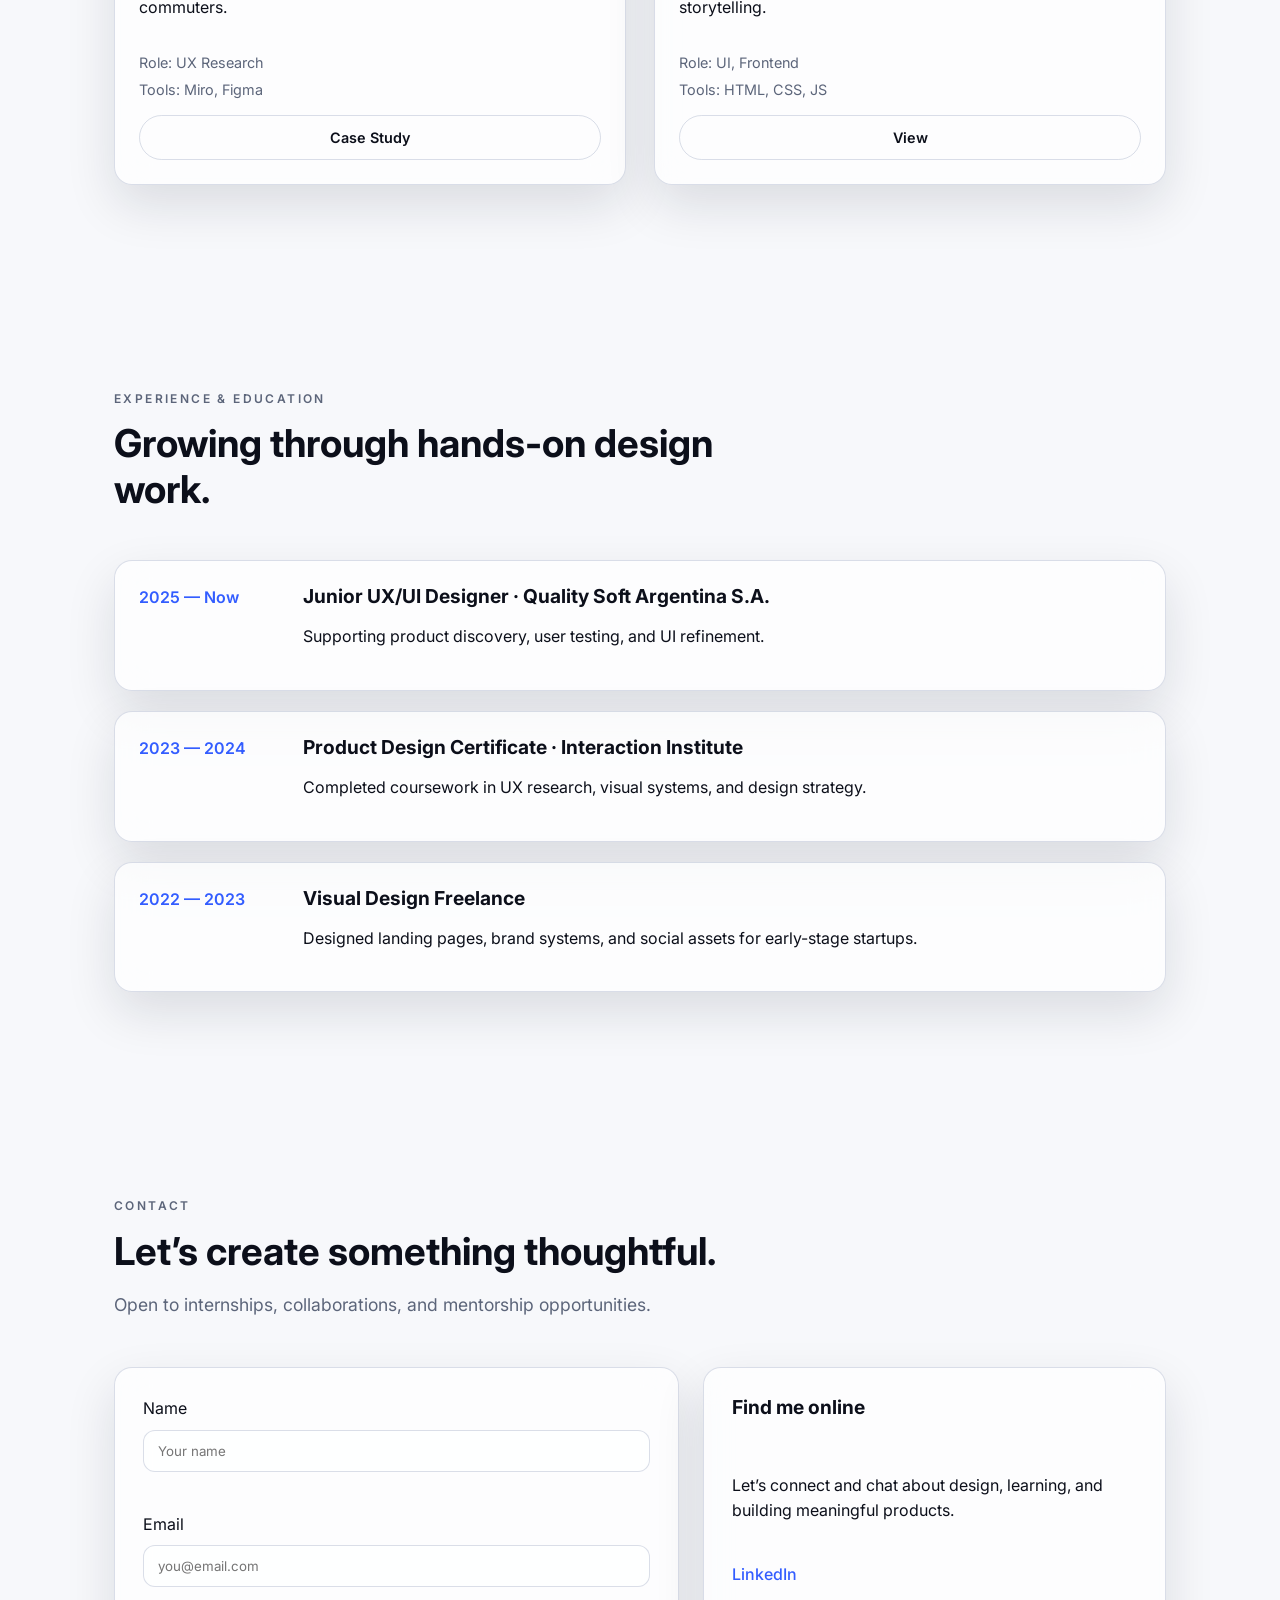
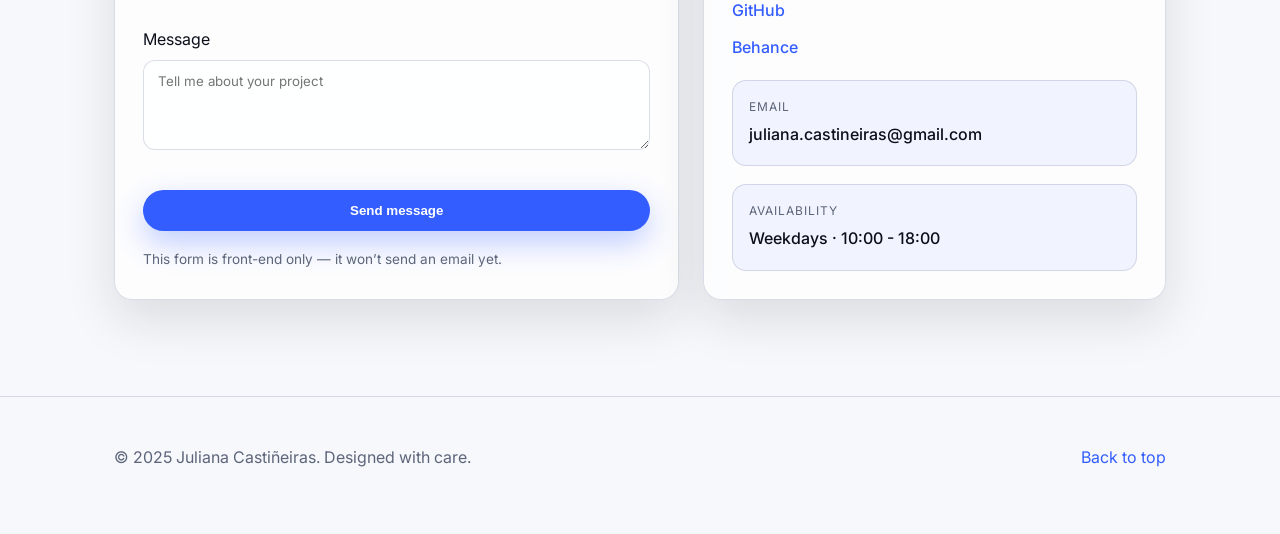
==== commit 297b8ce0: "actualización con pagina en ingles y español" ====
--- a/index.html
+++ b/index.html
@@ -4,7 +4,7 @@
 <head>
   <meta charset="UTF-8" />
   <meta name="viewport" content="width=device-width, initial-scale=1.0" />
-  <title>Elena Park | Junior UX/UI Designer</title>
+  <title>Juliana Castiñeiras | Junior UX/UI Designer</title>
   <link rel="preconnect" href="https://fonts.googleapis.com" />
   <link rel="preconnect" href="https://fonts.gstatic.com" crossorigin />
   <link href="https://fonts.googleapis.com/css2?family=Inter:wght@300;400;500;600;700&display=swap" rel="stylesheet" />
@@ -12,19 +12,34 @@
 </head>
 <body>
   <div class="page-gradient" aria-hidden="true"></div>
+
   <header class="site-header" id="top">
     <nav class="nav" aria-label="Primary">
-      <a class="logo" href="#top">Elena Park</a>
-      <button class="icon-button nav-toggle" type="button" aria-expanded="false" aria-controls="nav-menu">
+      <a class="logo" href="#top">Juliana Castiñeiras</a>
+
+      <button
+        class="icon-button nav-toggle"
+        type="button"
+        aria-expanded="false"
+        aria-controls="nav-menu"
+      >
         <span class="sr-only">Open menu</span>
         <span class="hamburger" aria-hidden="true"></span>
       </button>
+
       <div class="nav-menu" id="nav-menu">
         <a href="#about" class="nav-link">About</a>
         <a href="#skills" class="nav-link">Skills</a>
         <a href="#projects" class="nav-link">Projects</a>
         <a href="#journey" class="nav-link">Journey</a>
         <a href="#contact" class="nav-link">Contact</a>
+
+        <!-- Language switch -->
+        <div class="lang-switch" aria-label="Language">
+          <a class="lang-link is-active" href="./">EN</a>
+          <a class="lang-link" href="./es/index.html">ES</a>
+        </div>
+
         <button class="icon-button theme-toggle" type="button" aria-pressed="false">
           <span class="sr-only">Toggle dark mode</span>
           <span class="theme-icon" aria-hidden="true"></span>
@@ -34,20 +49,26 @@
   </header>
 
   <main>
+    <!-- HERO -->
     <section class="hero section" id="hero">
       <div class="container hero-grid">
         <div class="hero-content">
           <p class="eyebrow">Junior UX/UI Designer • Frontend Learner</p>
           <h1>Designing calm, conversion-ready experiences with a product mindset.</h1>
-          <p class="lead">I create elegant interfaces rooted in user research, and I’m actively upskilling in HTML, CSS, and JavaScript to bridge design with front-end delivery.</p>
+          <p class="lead">
+            I create elegant interfaces rooted in user research, and I’m actively upskilling in HTML,
+            CSS, and JavaScript to bridge design with front-end delivery.
+          </p>
+
           <div class="cta-group">
             <a class="button primary" href="#projects">View Projects</a>
             <a class="button ghost" href="#contact">Contact</a>
           </div>
+
           <div class="hero-meta">
             <div>
               <span class="meta-label">Location</span>
-              <span class="meta-value">Seoul, KR · Remote</span>
+              <span class="meta-value">Buenos Aires, AR · Remote</span>
             </div>
             <div>
               <span class="meta-label">Available</span>
@@ -55,11 +76,15 @@
             </div>
           </div>
         </div>
+
         <div class="hero-card glass">
           <div class="portrait" aria-hidden="true"></div>
           <div class="hero-card-body">
             <h2>Crafting human-first interfaces</h2>
-            <p>Currently focused on interaction design, responsive systems, and building a live design portfolio.</p>
+            <p>
+              Currently focused on interaction design, responsive systems,
+              and building a live design portfolio.
+            </p>
             <div class="badge-row">
               <span class="badge">UX Research</span>
               <span class="badge">UI Design</span>
@@ -70,18 +95,30 @@
       </div>
     </section>
 
+    <!-- ABOUT -->
     <section class="section" id="about">
       <div class="container">
         <div class="section-header">
           <p class="eyebrow">About</p>
           <h2>Designer with a builder’s curiosity.</h2>
-          <p class="lead">I blend thoughtful research with clean visual systems, then validate ideas through lightweight front-end prototypes. I’m early in my journey and driven by feedback.</p>
-        </div>
+          <p class="lead">
+            I blend thoughtful research with clean visual systems,
+            then validate ideas through lightweight front-end prototypes.
+            I’m early in my journey and driven by feedback.
+          </p>
+        </div>
+
         <div class="about-grid">
           <div class="glass about-card">
             <h3>Short bio</h3>
-            <p>I’m a junior UX/UI designer who loves simplifying complex flows into clear, delightful experiences. I’ve completed product design coursework and I’m learning frontend fundamentals to collaborate more effectively with engineers.</p>
-          </div>
+            <p>
+              I’m a junior UX/UI designer who loves simplifying complex flows
+              into clear, delightful experiences. I’ve completed product design
+              coursework and I’m learning frontend fundamentals to collaborate
+              more effectively with engineers.
+            </p>
+          </div>
+
           <div class="glass about-card">
             <h3>What I’m focusing on now</h3>
             <ul class="focus-list">
@@ -94,21 +131,25 @@
       </div>
     </section>
 
+    <!-- SKILLS -->
     <section class="section" id="skills">
       <div class="container">
         <div class="section-header">
           <p class="eyebrow">Skills</p>
           <h2>Balanced across UX, UI, and frontend foundations.</h2>
         </div>
+
         <div class="card-grid">
           <article class="glass skill-card">
             <h3>UX / Product</h3>
             <p>Research planning, interviews, personas, user flows, and information architecture.</p>
           </article>
+
           <article class="glass skill-card">
             <h3>UI Design</h3>
             <p>Wireframes, visual design, component libraries, prototyping, and interaction polish.</p>
           </article>
+
           <article class="glass skill-card">
             <h3>Frontend</h3>
             <p>Semantic HTML, responsive CSS, and JavaScript fundamentals for lightweight prototypes.</p>
@@ -117,6 +158,7 @@
       </div>
     </section>
 
+    <!-- PROJECTS -->
     <section class="section" id="projects">
       <div class="container">
         <div class="section-header">
@@ -124,6 +166,7 @@
           <h2>Selected case studies</h2>
           <p class="lead">Early-stage work focused on clarity, usability, and scalable UI systems.</p>
         </div>
+
         <div class="projects-grid">
           <article class="glass project-card">
             <div class="project-visual gradient-one" aria-hidden="true"></div>
@@ -131,44 +174,47 @@
               <h3>Pulse Wellness App</h3>
               <p>Redesigned onboarding to reduce drop-off and support habit-building.</p>
               <div class="project-meta">
-                <span>Role: UX/UI</span>
-                <span>Tools: Figma, FigJam</span>
+                <span><span>Role:</span> <span>UX/UI</span></span>
+                <span><span>Tools:</span> <span>Figma, FigJam</span></span>
               </div>
               <a class="button small" href="#contact">Case Study</a>
             </div>
           </article>
+
           <article class="glass project-card">
             <div class="project-visual gradient-two" aria-hidden="true"></div>
             <div class="project-body">
               <h3>Orbit Finance Dashboard</h3>
               <p>Created a responsive dashboard with accessible data visualization.</p>
               <div class="project-meta">
-                <span>Role: UI, UX Writing</span>
-                <span>Tools: Figma, Notion</span>
+                <span><span>Role:</span> <span>UI, UX Writing</span></span>
+                <span><span>Tools:</span> <span>Figma, Notion</span></span>
               </div>
               <a class="button small" href="#contact">View</a>
             </div>
           </article>
+
           <article class="glass project-card">
             <div class="project-visual gradient-three" aria-hidden="true"></div>
             <div class="project-body">
               <h3>CityPass Transit</h3>
               <p>Improved ticket purchase flow and mobile navigation for commuters.</p>
               <div class="project-meta">
-                <span>Role: UX Research</span>
-                <span>Tools: Miro, Figma</span>
+                <span><span>Role:</span> <span>UX Research</span></span>
+                <span><span>Tools:</span> <span>Miro, Figma</span></span>
               </div>
               <a class="button small" href="#contact">Case Study</a>
             </div>
           </article>
+
           <article class="glass project-card">
             <div class="project-visual gradient-four" aria-hidden="true"></div>
             <div class="project-body">
               <h3>Lumen Studio Site</h3>
               <p>Crafted a premium marketing site with light motion and clean storytelling.</p>
               <div class="project-meta">
-                <span>Role: UI, Frontend</span>
-                <span>Tools: HTML, CSS, JS</span>
+                <span><span>Role:</span> <span>UI, Frontend</span></span>
+                <span><span>Tools:</span> <span>HTML, CSS, JS</span></span>
               </div>
               <a class="button small" href="#contact">View</a>
             </div>
@@ -177,20 +223,23 @@
       </div>
     </section>
 
+    <!-- JOURNEY -->
     <section class="section" id="journey">
       <div class="container">
         <div class="section-header">
           <p class="eyebrow">Experience & Education</p>
           <h2>Growing through hands-on design work.</h2>
         </div>
+
         <div class="timeline">
           <div class="timeline-item glass">
-            <div class="timeline-year">2024 — Now</div>
-            <div>
-              <h3>UX/UI Design Intern · Bright Labs</h3>
-              <p>Supporting product discovery, user testing, and UI refinement across B2B tools.</p>
-            </div>
-          </div>
+            <div class="timeline-year">2025 — Now</div>
+            <div>
+              <h3>Junior UX/UI Designer · Quality Soft Argentina S.A.</h3>
+              <p>Supporting product discovery, user testing, and UI refinement.</p>
+            </div>
+          </div>
+
           <div class="timeline-item glass">
             <div class="timeline-year">2023 — 2024</div>
             <div>
@@ -198,6 +247,7 @@
               <p>Completed coursework in UX research, visual systems, and design strategy.</p>
             </div>
           </div>
+
           <div class="timeline-item glass">
             <div class="timeline-year">2022 — 2023</div>
             <div>
@@ -209,6 +259,7 @@
       </div>
     </section>
 
+    <!-- CONTACT -->
     <section class="section" id="contact">
       <div class="container">
         <div class="section-header">
@@ -216,38 +267,54 @@
           <h2>Let’s create something thoughtful.</h2>
           <p class="lead">Open to internships, collaborations, and mentorship opportunities.</p>
         </div>
+
         <div class="contact-grid">
-          <form class="glass contact-form" id="contact-form" novalidate>
+          <form
+            class="glass contact-form"
+            id="contact-form"
+            novalidate
+            data-err-name="Please enter your name."
+            data-err-email="Please enter a valid email."
+            data-err-msg="Tell me a bit about your project."
+            data-toast-ok="Thanks! Your message is ready to send once a backend is connected."
+          >
             <div class="field">
               <label for="name">Name</label>
               <input type="text" id="name" name="name" placeholder="Your name" required />
               <span class="error" data-error-for="name"></span>
             </div>
+
             <div class="field">
               <label for="email">Email</label>
               <input type="email" id="email" name="email" placeholder="you@email.com" required />
               <span class="error" data-error-for="email"></span>
             </div>
+
             <div class="field">
               <label for="message">Message</label>
               <textarea id="message" name="message" rows="4" placeholder="Tell me about your project" required></textarea>
               <span class="error" data-error-for="message"></span>
             </div>
+
             <button class="button primary" type="submit">Send message</button>
             <p class="form-hint">This form is front-end only — it won’t send an email yet.</p>
           </form>
+
           <div class="contact-details glass">
             <h3>Find me online</h3>
             <p>Let’s connect and chat about design, learning, and building meaningful products.</p>
+
             <div class="social-links">
-              <a href="https://www.linkedin.com" target="_blank" rel="noreferrer">LinkedIn</a>
-              <a href="https://github.com" target="_blank" rel="noreferrer">GitHub</a>
-              <a href="https://www.behance.net" target="_blank" rel="noreferrer">Behance</a>
-            </div>
+              <a href="https://www.linkedin.com/in/julianacastineiras/" target="_blank" rel="noreferrer">LinkedIn</a>
+              <a href="https://github.com/julicastineiras" target="_blank" rel="noreferrer">GitHub</a>
+              <a href="https://www.behance.net/julianacastineiras" target="_blank" rel="noreferrer">Behance</a>
+            </div>
+
             <div class="contact-card">
               <span class="meta-label">Email</span>
-              <span class="meta-value">hello@elenapark.design</span>
-            </div>
+              <span class="meta-value">juliana.castineiras@gmail.com</span>
+            </div>
+
             <div class="contact-card">
               <span class="meta-label">Availability</span>
               <span class="meta-value">Weekdays · 10:00 - 18:00</span>
@@ -260,7 +327,7 @@
 
   <footer class="footer">
     <div class="container footer-content">
-      <p>© 2025 Elena Park. Designed with care.</p>
+      <p>© 2025 Juliana Castiñeiras. Designed with care.</p>
       <a href="#top" class="footer-link">Back to top</a>
     </div>
   </footer>
@@ -268,6 +335,6 @@
   <button class="scroll-top" type="button" aria-label="Scroll to top">↑</button>
   <div class="toast" role="status" aria-live="polite"></div>
 
-  <script src="app.js"></script>
+  <script src="./app.js" defer></script>
 </body>
 </html>
--- a/styles.css
+++ b/styles.css
@@ -172,6 +172,68 @@
   height: 2px;
   background: var(--accent);
 }
+
+/* ===== Language switch (EN/ES) ===== */
+.lang-switch {
+  display: inline-flex;
+  align-items: center;
+  gap: 6px;
+  padding: 6px;
+  border: 1px solid var(--border);
+  border-radius: 999px;
+  background: rgba(255, 255, 255, 0.5);
+}
+
+[data-theme="dark"] .lang-switch {
+  background: rgba(11, 14, 23, 0.35);
+}
+
+.lang-btn {
+  border: none;
+  background: transparent;
+  color: var(--muted);
+  font: inherit;
+  font-size: 0.85rem;
+  font-weight: 600;
+  padding: 6px 10px;
+  border-radius: 999px;
+  cursor: pointer;
+  transition: background 0.2s ease, color 0.2s ease, transform 0.2s ease;
+}
+
+.lang-btn:hover {
+  transform: translateY(-1px);
+  color: var(--text);
+}
+
+.lang-btn[aria-pressed="true"] {
+  color: var(--text);
+  background: rgba(51, 93, 255, 0.12);
+  border: 1px solid rgba(51, 93, 255, 0.25);
+}
+
+/* Links version of language switch (option 3) */
+.lang-link{
+  color: var(--muted);
+  font: inherit;
+  font-size: 0.85rem;
+  font-weight: 600;
+  padding: 6px 10px;
+  border-radius: 999px;
+  transition: background 0.2s ease, color 0.2s ease, transform 0.2s ease;
+}
+
+.lang-link:hover{
+  transform: translateY(-1px);
+  color: var(--text);
+}
+
+.lang-link.is-active{
+  color: var(--text);
+  background: rgba(51, 93, 255, 0.12);
+  border: 1px solid rgba(51, 93, 255, 0.25);
+}
+
 
 .icon-button {
   border: none;
@@ -637,6 +699,11 @@
     flex-direction: column;
     gap: 12px;
   }
+
+  .lang-switch {
+    width: 100%;
+    justify-content: space-between;
+  }
 }
 
 @media (prefers-reduced-motion: reduce) {
